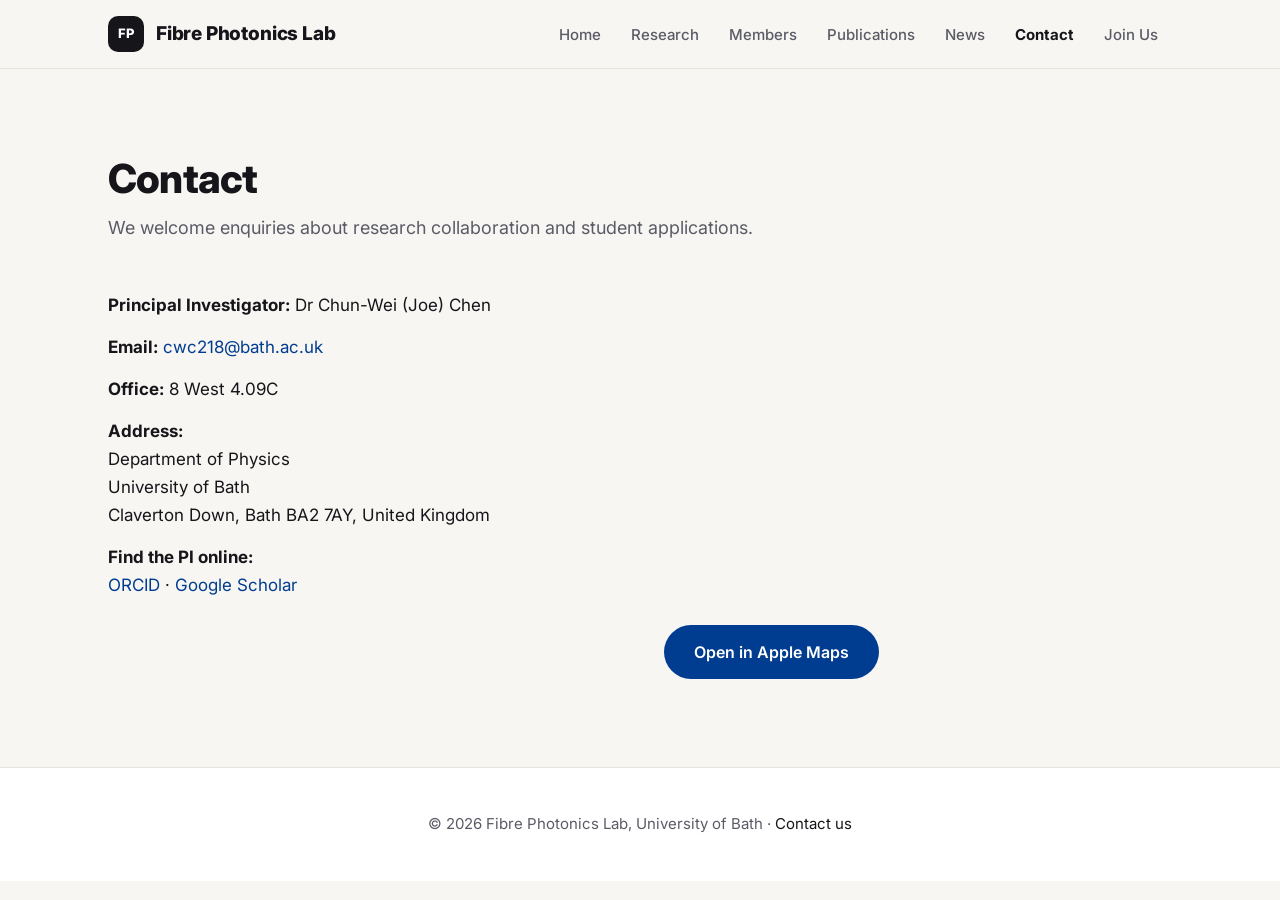
==== contact.html @ 23504351 "Cache-bust CSS/JS with ?v=3 so updated styles load on mobile" ====
<!DOCTYPE html>
<!-- 聯絡頁 (contact.html)：聯絡資訊與地址。 -->
<html lang="en">
<head>
  <meta charset="UTF-8">
  <meta name="viewport" content="width=device-width, initial-scale=1.0">
  <title>Contact — Fibre Photonics Lab</title>
  <link rel="preconnect" href="https://fonts.googleapis.com">
  <link rel="preconnect" href="https://fonts.gstatic.com" crossorigin>
  <link href="https://fonts.googleapis.com/css2?family=Inter:wght@400;500;600;700;800&display=swap" rel="stylesheet">
  <link rel="stylesheet" href="css/style.css?v=3">
  <script src="js/nav.js?v=3" defer></script>
</head>
<body>

  <header class="site-header">
    <nav class="nav">
      <a href="index.html" class="nav-brand">
        <span class="nav-logo">FP</span><span>Fibre Photonics Lab</span>
      </a>
      <ul class="nav-links">
        <li><a href="index.html">Home</a></li>
        <li><a href="research.html">Research</a></li>
        <li><a href="members.html">Members</a></li>
        <li><a href="publications.html">Publications</a></li>
        <li><a href="news.html">News</a></li>
        <li><a href="contact.html" class="active">Contact</a></li>
        <li><a href="join.html">Join Us</a></li>
      </ul>
    </nav>
  </header>

  <section class="section">
    <div class="container">
      <h2>Contact</h2>
      <p class="subtitle">We welcome enquiries about research collaboration and student applications.</p>

      <div class="contact-grid">
        <div class="contact-info">
          <p><strong>Principal Investigator:</strong> Dr Chun-Wei (Joe) Chen</p>
          <p><strong>Email:</strong> <a href="mailto:cwc218@bath.ac.uk">cwc218@bath.ac.uk</a></p>
          <p><strong>Office:</strong> 8 West 4.09C</p>
          <p><strong>Address:</strong><br>
             Department of Physics<br>
             University of Bath<br>
             Claverton Down, Bath BA2 7AY, United Kingdom</p>
          <p><strong>Find the PI online:</strong><br>
             <a href="https://orcid.org/0000-0002-2020-5332">ORCID</a> ·
             <a href="https://scholar.google.com/citations?user=PyiySQgAAAAJ&amp;hl=zh-TW">Google Scholar</a></p>
        </div>
        <div>
          <iframe
            class="map-embed"
            src="https://www.google.com/maps?q=University+of+Bath,+Claverton+Down,+Bath+BA2+7AY&output=embed"
            loading="lazy"
            referrerpolicy="no-referrer-when-downgrade"
            title="Map of the University of Bath"
            allowfullscreen></iframe>
          <p class="map-actions">
            <a class="btn" href="https://maps.apple.com/?q=University%20of%20Bath&ll=51.3782,-2.3267">Open in Apple Maps</a>
          </p>
        </div>
      </div>
    </div>
  </section>

  <footer class="site-footer">
    <div class="container">
      <p>© 2026 Fibre Photonics Lab, University of Bath ·
         <a href="contact.html">Contact us</a></p>
    </div>
  </footer>

</body>
</html>
---- css/style.css ----
/* ============================================================
   CWC Lab 網站樣式表 (style.css) — 現代淺色版
   ------------------------------------------------------------
   風格：米白底、大字體、大量留白、單一鮮明強調色、滑順動畫。
   想換主色，只要改下面 :root 區塊裡的 --color-accent 即可。
   ============================================================ */

/* --- 1. 全站顏色設定（想換色改這裡） --- */
:root {
  --color-accent: #003c8f;        /* 強調色：University of Bath 藍（按鈕、連結、重點） */
  --color-accent-dark: #002a66;   /* 強調色加深，hover 用 */
  --color-ink: #16161a;           /* 主要文字（接近黑） */
  --color-ink-soft: #5b5b66;      /* 次要文字（灰） */
  --color-bg: #f7f6f3;            /* 全站米白背景 */
  --color-surface: #ffffff;       /* 卡片／區塊白底 */
  --color-border: #e6e4dd;        /* 淺色分隔線 */
  --max-width: 1120px;            /* 內容最大寬度 */
}

/* --- 2. 基本重置 --- */
* { margin: 0; padding: 0; box-sizing: border-box; }
html { scroll-behavior: smooth; }

body {
  font-family: "Inter", -apple-system, "Segoe UI", "Helvetica Neue",
               "PingFang TC", "Microsoft JhengHei", sans-serif;
  color: var(--color-ink);
  background: var(--color-bg);
  line-height: 1.65;
  font-size: 17px;
  -webkit-font-smoothing: antialiased;
}

a { color: var(--color-accent); text-decoration: none; transition: color .15s; }
a:hover { color: var(--color-accent-dark); }

img { max-width: 100%; display: block; }

/* --- 3. 共用容器 --- */
.container {
  max-width: var(--max-width);
  margin: 0 auto;
  padding: 0 28px;
}

.section { padding: 88px 0; }
.section-soft { background: var(--color-surface); }

.section h2 {
  font-size: 40px;
  font-weight: 800;
  letter-spacing: -0.02em;
  line-height: 1.1;
  margin-bottom: 12px;
}
.section .subtitle {
  color: var(--color-ink-soft);
  font-size: 18px;
  margin-bottom: 48px;
}

/* --- 4. 頁首與導覽列（淺色、半透明、滑動時固定） --- */
.site-header {
  background: rgba(247, 246, 243, 0.85);
  backdrop-filter: saturate(180%) blur(12px);
  -webkit-backdrop-filter: saturate(180%) blur(12px);
  border-bottom: 1px solid var(--color-border);
  position: sticky;
  top: 0;
  z-index: 100;
}
.nav {
  display: flex;
  align-items: center;
  justify-content: space-between;
  max-width: var(--max-width);
  margin: 0 auto;
  padding: 16px 28px;
}
.nav-brand {
  display: flex;
  align-items: center;
  gap: 12px;
  color: var(--color-ink);
  font-weight: 800;
  font-size: 19px;
  letter-spacing: -0.01em;
}
.nav-brand:hover { color: var(--color-ink); }
.nav-logo {
  width: 36px; height: 36px;
  background: var(--color-ink);
  color: #fff;
  border-radius: 10px;
  display: grid; place-items: center;
  font-weight: 800; font-size: 13px;
  letter-spacing: 0.02em;
}
.nav-links { display: flex; gap: 2px; list-style: none; flex-wrap: wrap; }
.nav-links a {
  color: var(--color-ink-soft);
  padding: 8px 14px;
  border-radius: 8px;
  font-size: 15px;
  font-weight: 500;
  transition: background .15s, color .15s;
}
.nav-links a:hover { background: rgba(0,0,0,.05); color: var(--color-ink); }
.nav-links a.active { color: var(--color-ink); font-weight: 700; }

/* 漢堡按鈕：電腦版隱藏，手機版才顯示（見下方 media query） */
.nav-toggle {
  display: none;
  flex-direction: column;
  justify-content: center;
  gap: 5px;
  width: 44px; height: 40px;
  padding: 8px;
  background: none; border: 0; cursor: pointer;
}
.nav-toggle span {
  display: block; width: 24px; height: 2px;
  background: var(--color-ink); border-radius: 2px;
  transition: transform .2s ease, opacity .2s ease;
}

/* --- 5. 首頁大圖 (Hero) — 淺色、超大標題 --- */
.hero {
  padding: 120px 0 110px;
  text-align: left;
}
.hero h1 {
  font-size: clamp(44px, 7vw, 84px);
  font-weight: 800;
  line-height: 1.02;
  letter-spacing: -0.035em;
  margin-bottom: 28px;
}
.hero p {
  font-size: 21px;
  max-width: 620px;
  margin-bottom: 40px;
  color: var(--color-ink-soft);
}
.btn {
  display: inline-block;
  background: var(--color-accent);
  color: #fff;
  padding: 14px 30px;
  border-radius: 999px;
  font-weight: 600;
  font-size: 16px;
  transition: transform .12s, box-shadow .15s, background .15s;
}
.btn:hover {
  color: #fff;
  background: var(--color-accent-dark);
  transform: translateY(-2px);
  box-shadow: 0 10px 24px rgba(0,60,143,.28);
}
.btn-outline {
  background: transparent;
  border: 1.5px solid var(--color-ink);
  color: var(--color-ink);
  margin-left: 12px;
}
.btn-outline:hover {
  background: var(--color-ink);
  color: #fff;
  box-shadow: none;
}

/* --- 6. 卡片格線（研究方向、成員共用） --- */
.grid {
  display: grid;
  gap: 24px;
  grid-template-columns: repeat(auto-fill, minmax(280px, 1fr));
}
.card {
  background: var(--color-surface);
  border: 1px solid var(--color-border);
  border-radius: 18px;
  padding: 32px;
  transition: box-shadow .2s, transform .2s, border-color .2s;
}
.card:hover {
  box-shadow: 0 18px 40px rgba(22,22,26,.08);
  transform: translateY(-4px);
  border-color: transparent;
}
.card h3 { font-size: 22px; font-weight: 700; letter-spacing: -0.01em; margin-bottom: 12px; }
.card p { color: var(--color-ink-soft); font-size: 16px; }

/* 區塊在白底時，卡片改用米白底以製造層次 */
.section-soft .card { background: var(--color-bg); }

/* --- 6b. 無方塊的特色格線（首頁研究區用） --- */
.feature-grid {
  display: grid;
  gap: 36px 44px;
  grid-template-columns: repeat(auto-fill, minmax(240px, 1fr));
  margin-top: 8px;
}
.feature { border-top: 2px solid var(--color-accent); padding-top: 16px; }
.feature h3 { font-size: 19px; font-weight: 700; color: var(--color-ink); margin-bottom: 8px; }
.feature p { color: var(--color-ink-soft); font-size: 15px; }

/* --- 6c. 重點區塊（左側強調線，非方框） --- */
.highlight { border-left: 4px solid var(--color-accent); padding: 6px 0 6px 24px; margin-bottom: 44px; }
.highlight h3 { font-size: 23px; font-weight: 700; letter-spacing: -0.01em; margin-bottom: 12px; }
.highlight p { color: var(--color-ink-soft); }

/* --- 7. 成員大頭照（用文字縮寫當預設頭像） --- */
.person { text-align: center; }
.avatar {
  width: 104px; height: 104px;
  border-radius: 50%;
  margin: 0 auto 16px;
  background: var(--color-accent);
  color: #fff;
  display: grid; place-items: center;
  font-size: 34px; font-weight: 700;
  overflow: hidden;
}
.avatar img { width: 100%; height: 100%; object-fit: cover; }
.person h3 { font-size: 19px; margin-bottom: 2px; }
.person .role { color: var(--color-accent); font-weight: 600; font-size: 14px; margin-bottom: 8px; }
.person .bio { font-size: 15px; color: var(--color-ink-soft); }

/* --- 8. 論文清單 --- */
.pub-year {
  font-size: 26px; font-weight: 800; letter-spacing: -0.01em;
  margin: 44px 0 16px;
  padding-bottom: 10px;
  border-bottom: 2px solid var(--color-ink);
}
.pub-list { list-style: none; }
.pub-item { padding: 20px 0; border-bottom: 1px solid var(--color-border); }
.pub-item .pub-title { font-weight: 600; }
.pub-item .pub-authors { color: var(--color-ink-soft); font-size: 15px; }
.pub-item .pub-venue { font-style: italic; color: var(--color-ink-soft); font-size: 15px; }
.pub-item .pub-note { display: block; font-size: 13px; color: var(--color-accent); margin-top: 3px; }
.pub-count { color: var(--color-ink-soft); font-size: 15px; margin-bottom: 8px; }

/* --- 9. 消息列表 --- */
.news-item { display: flex; gap: 24px; padding: 22px 0; border-bottom: 1px solid var(--color-border); }
.news-date { color: var(--color-accent); font-weight: 700; white-space: nowrap; min-width: 110px; }

/* --- 10. 聯絡頁 --- */
.contact-grid { display: grid; grid-template-columns: 1fr 1fr; gap: 48px; }
.contact-info p { margin-bottom: 14px; }
.map-placeholder {
  background: var(--color-surface);
  border: 1px dashed var(--color-border);
  border-radius: 18px;
  min-height: 280px;
  display: grid; place-items: center;
  color: var(--color-ink-soft);
}

/* --- 10b. 成員名冊（橫向列，不用方框） --- */
.roster { margin-top: 4px; }
.role-group {
  font-size: 13px; text-transform: uppercase; letter-spacing: .1em;
  color: var(--color-accent); font-weight: 700;
  margin: 44px 0 4px;
}
.role-group:first-child { margin-top: 0; }
.profile-row {
  display: flex;
  gap: 30px;
  align-items: flex-start;
  padding: 30px 0;
  border-top: 1px solid var(--color-border);
}
.profile-row .avatar {
  margin: 0; flex-shrink: 0;
  width: 96px; height: 96px; font-size: 30px;
}
.profile-body { flex: 1; }
.profile-body h3 { font-size: 22px; margin-bottom: 2px; }
.profile-body .role { color: var(--color-accent); font-weight: 600; font-size: 15px; margin-bottom: 12px; }
.profile-body .bio { color: var(--color-ink-soft); font-size: 16px; margin-bottom: 10px; }
.profile-body .links { font-size: 15px; color: var(--color-ink-soft); }

/* --- 10c. 研究編號條列（不用方框） --- */
.research-overview { font-size: 19px; max-width: 780px; color: var(--color-ink); margin-bottom: 8px; }
.research-list { margin-top: 20px; }
.research-entry {
  display: grid;
  grid-template-columns: 60px 1fr;
  gap: 26px;
  padding: 30px 0;
  border-top: 1px solid var(--color-border);
}
.research-entry .num {
  font-size: 30px; font-weight: 800; color: var(--color-accent);
  font-variant-numeric: tabular-nums; line-height: 1.05;
}
.research-entry h3 { font-size: 23px; font-weight: 700; letter-spacing: -0.01em; margin-bottom: 8px; }
.research-entry p { color: var(--color-ink-soft); font-size: 16px; }

/* --- 11. 頁尾（淺色） --- */
.site-footer {
  background: var(--color-surface);
  border-top: 1px solid var(--color-border);
  color: var(--color-ink-soft);
  padding: 44px 0;
  text-align: center;
  font-size: 15px;
}
.site-footer a { color: var(--color-ink); }

/* --- 12. 手機版調整 --- */
@media (max-width: 720px) {
  .section { padding: 60px 0; }
  .section h2 { font-size: 32px; }
  .hero { padding: 80px 0 70px; }
  .hero p { font-size: 18px; }

  /* 手機版導覽列：品牌 + 漢堡按鈕一行；選單以絕對定位浮在頁面內容「之上」，
     展開時不會把下方內容往下推（避免跳動）。 */
  /* 頁首本身的 backdrop-filter 會擋住子選單的磨砂效果，手機版先關掉，
     讓下方選單的 backdrop-filter 能直接模糊到頁面內容。 */
  .site-header { -webkit-backdrop-filter: none; backdrop-filter: none; }
  .nav { position: relative; }
  .nav-toggle { display: flex; }
  .nav-links {
    display: none;
    position: absolute;
    top: 100%;
    left: 0;
    right: 0;
    flex-direction: column;
    gap: 12px;
    padding: 14px 24px 20px;
    /* 玻璃磨砂：約 85% 不透明（穿透率 ~15%）+ 背景模糊 */
    background: rgba(247, 246, 243, 0.92);
    -webkit-backdrop-filter: saturate(180%) blur(40px);
    backdrop-filter: saturate(180%) blur(40px);
    border-bottom: 1px solid var(--color-border);
    box-shadow: 0 14px 28px rgba(0,0,0,.14);
    z-index: 200;
  }
  .nav.nav-open .nav-links { display: flex; }
  .nav-links a { padding: 14px 8px; font-size: 19px; }
  /* 開啟時把三條線變成 X */
  .nav.nav-open .nav-toggle span:nth-child(1) { transform: translateY(7px) rotate(45deg); }
  .nav.nav-open .nav-toggle span:nth-child(2) { opacity: 0; }
  .nav.nav-open .nav-toggle span:nth-child(3) { transform: translateY(-7px) rotate(-45deg); }

  .contact-grid { grid-template-columns: 1fr; }
  .btn-outline { margin-left: 0; margin-top: 12px; }
  .profile-row { flex-direction: column; gap: 16px; }
  .research-entry { grid-template-columns: 1fr; gap: 8px; }
  .research-entry .num { font-size: 22px; }
}

/* --- 13. 聯絡頁地圖內嵌 --- */
.map-embed {
  border: 0;
  width: 100%;
  height: 320px;
  border-radius: 18px;
  display: block;
}
.map-actions { margin-top: 14px; }
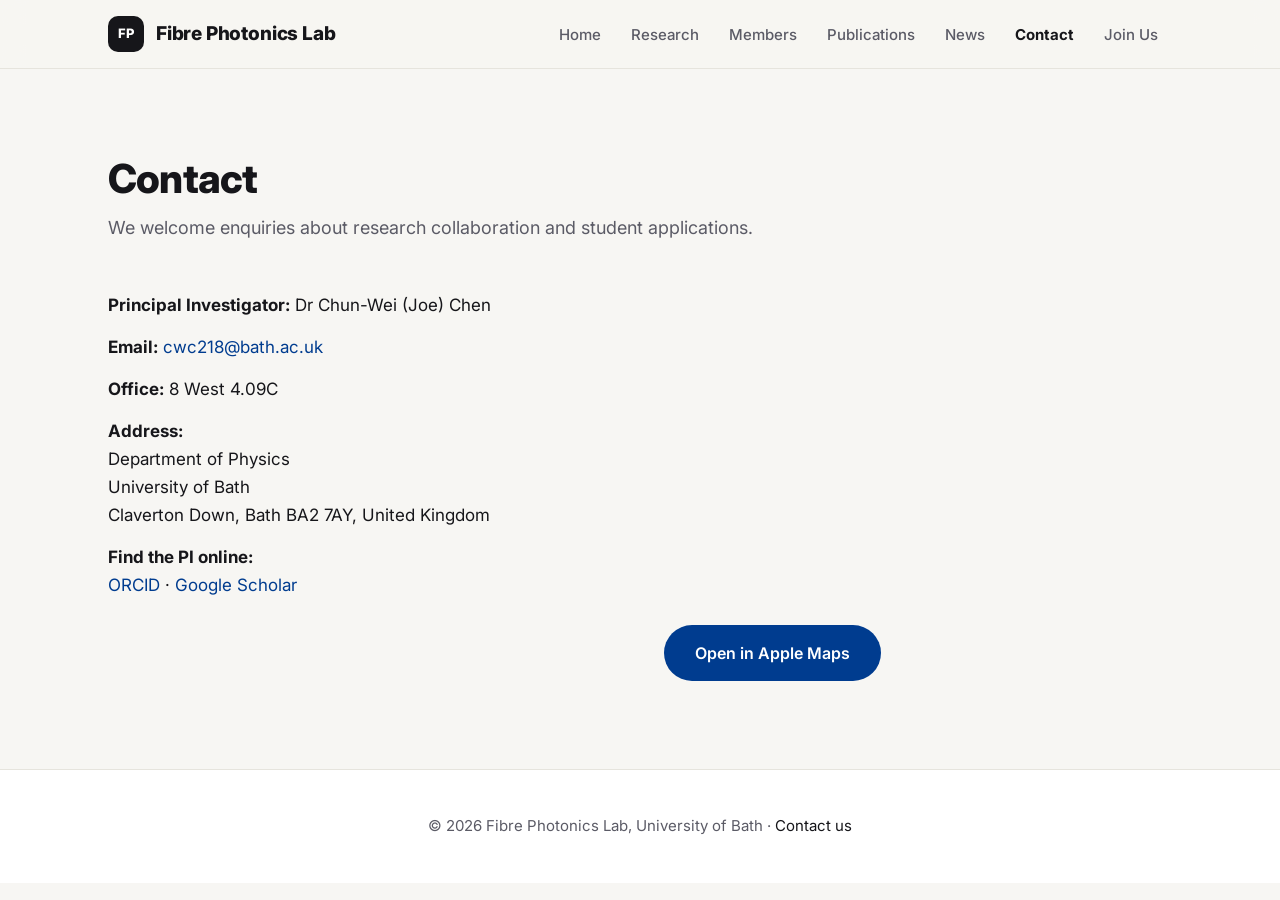
==== commit b9c83549: "Balance hero buttons: give solid button a transparent border so both match the outline button size" ====
--- a/contact.html
+++ b/contact.html
@@ -8,8 +8,8 @@
   <link rel="preconnect" href="https://fonts.googleapis.com">
   <link rel="preconnect" href="https://fonts.gstatic.com" crossorigin>
   <link href="https://fonts.googleapis.com/css2?family=Inter:wght@400;500;600;700;800&display=swap" rel="stylesheet">
-  <link rel="stylesheet" href="css/style.css?v=3">
-  <script src="js/nav.js?v=3" defer></script>
+  <link rel="stylesheet" href="css/style.css?v=8">
+  <script src="js/nav.js?v=8" defer></script>
 </head>
 <body>
 
--- a/css/style.css
+++ b/css/style.css
@@ -147,6 +147,7 @@
   background: var(--color-accent);
   color: #fff;
   padding: 14px 30px;
+  border: 1.5px solid transparent; /* 與外框按鈕同寬的透明邊框，讓兩顆按鈕大小一致 */
   border-radius: 999px;
   font-weight: 600;
   font-size: 16px;
@@ -241,6 +242,14 @@
 .pub-item .pub-venue { font-style: italic; color: var(--color-ink-soft); font-size: 15px; }
 .pub-item .pub-note { display: block; font-size: 13px; color: var(--color-accent); margin-top: 3px; }
 .pub-count { color: var(--color-ink-soft); font-size: 15px; margin-bottom: 8px; }
+.pub-link {
+  font-size: 12px;
+  font-weight: 600;
+  color: var(--color-accent);
+  white-space: nowrap;
+  margin-left: 6px;
+}
+.pub-link:hover { text-decoration: underline; }
 
 /* --- 9. 消息列表 --- */
 .news-item { display: flex; gap: 24px; padding: 22px 0; border-bottom: 1px solid var(--color-border); }
@@ -315,32 +324,30 @@
 @media (max-width: 720px) {
   .section { padding: 60px 0; }
   .section h2 { font-size: 32px; }
-  .hero { padding: 80px 0 70px; }
+  .hero { padding: 44px 0 64px; }
   .hero p { font-size: 18px; }
 
-  /* 手機版導覽列：品牌 + 漢堡按鈕一行；選單以絕對定位浮在頁面內容「之上」，
-     展開時不會把下方內容往下推（避免跳動）。 */
-  /* 頁首本身的 backdrop-filter 會擋住子選單的磨砂效果，手機版先關掉，
-     讓下方選單的 backdrop-filter 能直接模糊到頁面內容。 */
-  .site-header { -webkit-backdrop-filter: none; backdrop-filter: none; }
-  .nav { position: relative; }
+  /* 手機版導覽列：頁首固定吸頂 (position: fixed)，選單在「頁首內」展開、浮在內容之上，
+     展開時不會把頁面內容往下推（避免跳動），標題維持吸頂。背景為不透明純色（無磨砂）。 */
+  .site-header {
+    position: fixed;
+    top: 0; left: 0; right: 0;
+    background: var(--color-bg);
+    -webkit-backdrop-filter: none;
+    backdrop-filter: none;
+    box-shadow: 0 6px 20px rgba(0, 0, 0, .06);
+  }
+  body { padding-top: 68px; } /* 預留固定頁首高度；JS 會再校正成精確值 */
+  .nav { flex-wrap: wrap; }
   .nav-toggle { display: flex; }
   .nav-links {
     display: none;
-    position: absolute;
-    top: 100%;
-    left: 0;
-    right: 0;
+    width: 100%;
     flex-direction: column;
     gap: 12px;
-    padding: 14px 24px 20px;
-    /* 玻璃磨砂：約 85% 不透明（穿透率 ~15%）+ 背景模糊 */
-    background: rgba(247, 246, 243, 0.92);
-    -webkit-backdrop-filter: saturate(180%) blur(40px);
-    backdrop-filter: saturate(180%) blur(40px);
-    border-bottom: 1px solid var(--color-border);
-    box-shadow: 0 14px 28px rgba(0,0,0,.14);
-    z-index: 200;
+    margin-top: 8px;
+    padding: 10px 0 4px;
+    border-top: 1px solid var(--color-border);
   }
   .nav.nav-open .nav-links { display: flex; }
   .nav-links a { padding: 14px 8px; font-size: 19px; }
